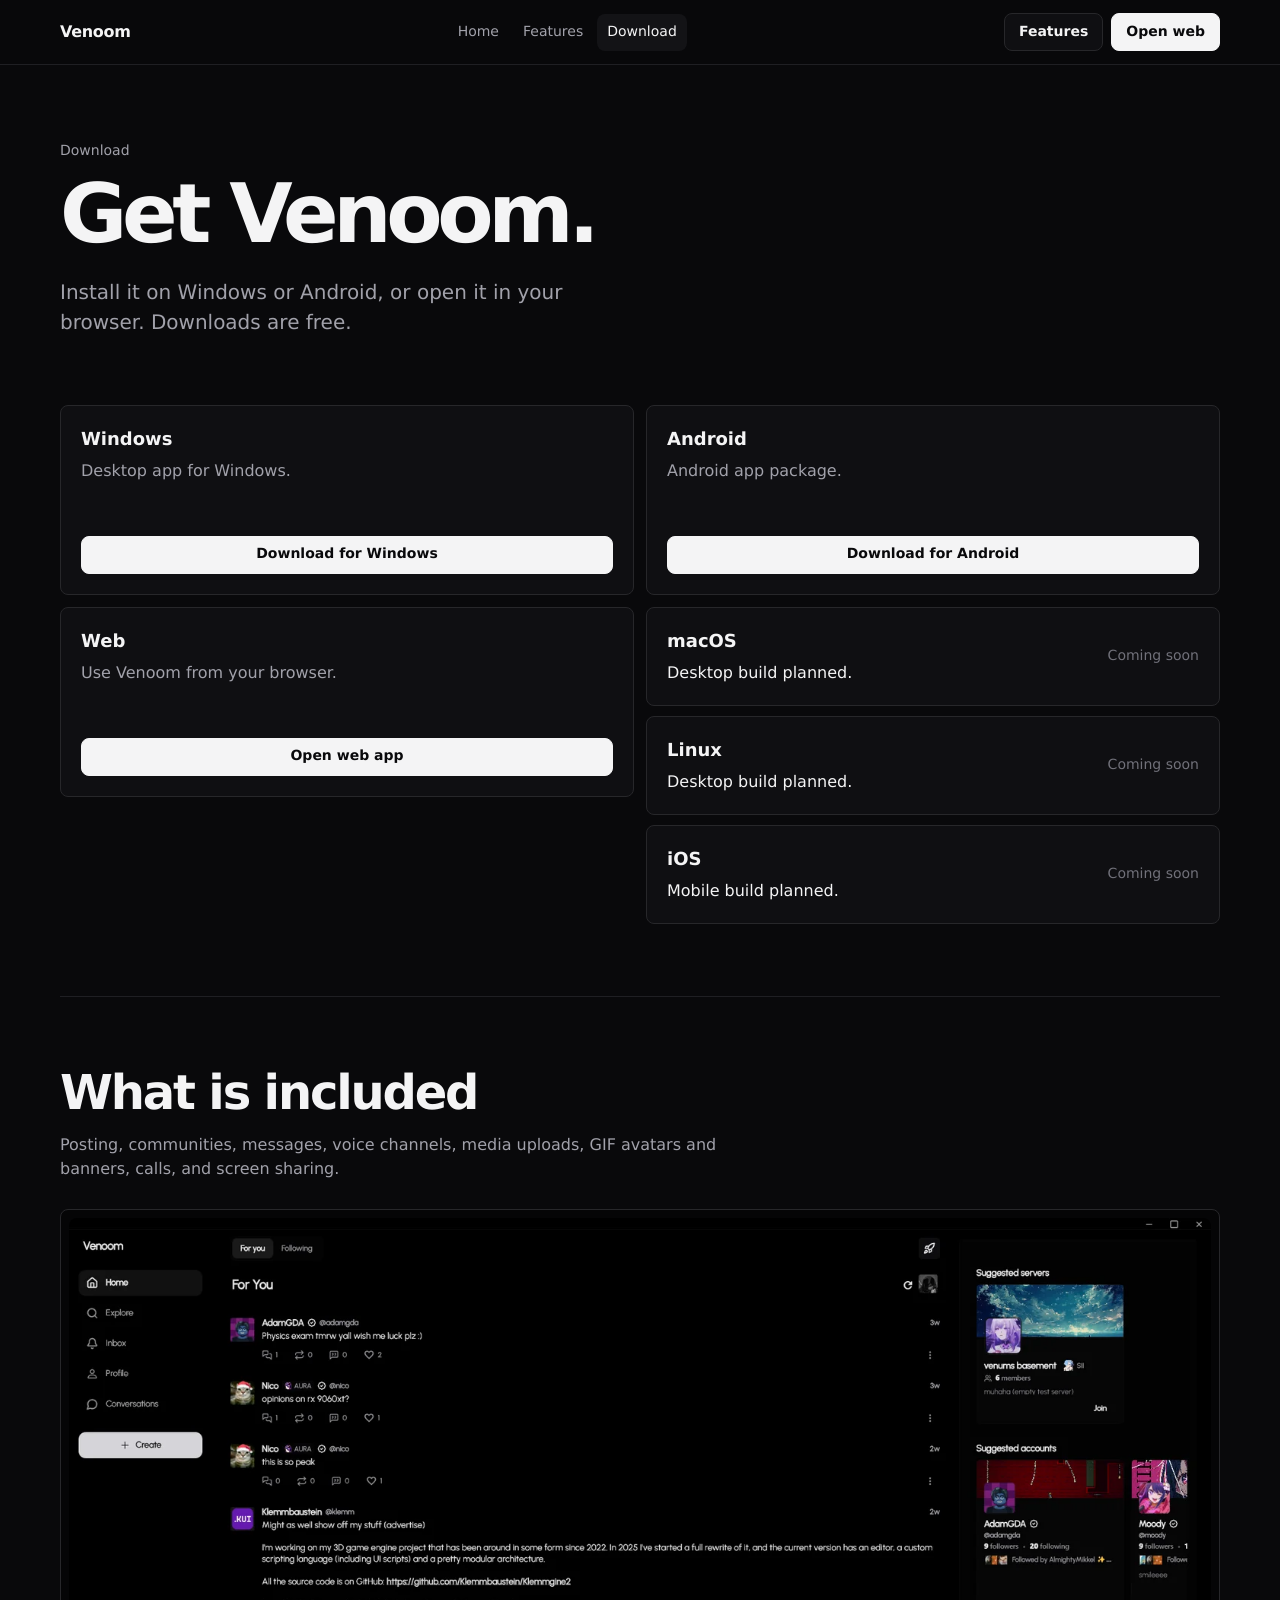
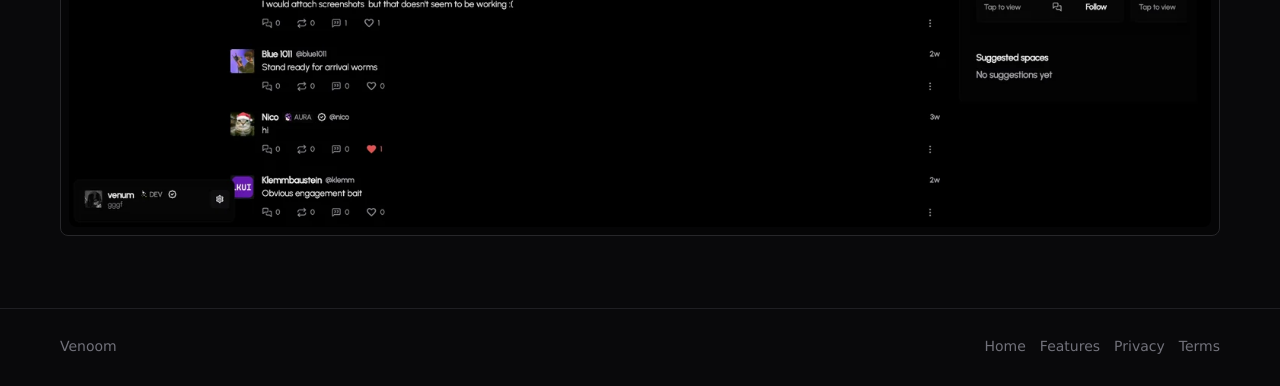
==== download.html @ 7a8923b9 "first commit" ====
<!doctype html>
<html lang="en">
  <head>
    <meta charset="utf-8" />
    <meta name="viewport" content="width=device-width, initial-scale=1" />
    <title>Download — Venoom</title>
    <meta name="description" content="Download Venoom for Windows and Android, or open the web app." />
    <link rel="stylesheet" href="css/styles.css" />
  </head>
  <body>
    <header class="site-header">
      <nav class="nav" aria-label="Main navigation">
        <a class="brand" href="index.html">Venoom</a>
        <div class="nav-links">
          <a href="index.html">Home</a>
          <a href="features.html">Features</a>
          <a class="active" href="download.html">Download</a>
        </div>
        <div class="nav-actions">
          <a class="button" href="features.html">Features</a>
          <a class="button primary" href="#open-web">Open web</a>
        </div>
      </nav>
    </header>

    <main class="main">
      <section class="page-head">
        <p class="eyebrow">Download</p>
        <h1>Get Venoom.</h1>
        <p class="lede">Install it on Windows or Android, or open it in your browser. Downloads are free.</p>
      </section>

      <section class="download-layout" aria-label="Download options">
        <article class="download-card">
          <div>
            <strong>Windows</strong>
            <p>Desktop app for Windows.</p>
          </div>
          <a class="button primary" target="_blank" href="https://github.com/drvnm/venoom-releases/releases">Download for Windows</a>
        </article>

        <article class="download-card">
          <div>
            <strong>Android</strong>
            <p>Android app package.</p>
          </div>
          <a class="button primary" target="_blank" href="https://github.com/drvnm/venoom-releases/releases">Download for Android</a>
        </article>

        <article class="download-card">
          <div>
            <strong>Web</strong>
            <p>Use Venoom from your browser.</p>
          </div>
          <a class="button primary" id="open-web" href="#open-web-app">Open web app</a>
        </article>

        <div class="platform-list">
          <article class="status-card">
            <div>
              <strong>macOS</strong>
              <p>Desktop build planned.</p>
            </div>
            <span>Coming soon</span>
          </article>
          <article class="status-card">
            <div>
              <strong>Linux</strong>
              <p>Desktop build planned.</p>
            </div>
            <span>Coming soon</span>
          </article>
          <article class="status-card">
            <div>
              <strong>iOS</strong>
              <p>Mobile build planned.</p>
            </div>
            <span>Coming soon</span>
          </article>
        </div>
      </section>

      <section class="section">
        <div class="section-header">
          <h2>What is included</h2>
          <p>Posting, communities, messages, voice channels, media uploads, GIF avatars and banners, calls, and screen sharing.</p>
        </div>
        <div class="screen">
          <img src="assets/feed-desktop.webp" alt="Venoom desktop feed" />
        </div>
      </section>
    </main>

    <footer class="footer">
      <div class="footer-inner">
        <span>Venoom</span>
        <div class="footer-links">
          <a href="index.html">Home</a>
          <a href="features.html">Features</a>
          <a href="#">Privacy</a>
          <a href="#">Terms</a>
        </div>
      </div>
    </footer>
  </body>
</html>
---- css/styles.css ----
:root {
  --background: #09090b;
  --panel: #0f0f12;
  --panel-2: #131316;
  --text: #f4f4f5;
  --muted: #a1a1aa;
  --muted-2: #71717a;
  --border: #27272a;
  --border-soft: #1f1f23;
  --button: #f4f4f5;
  --button-text: #09090b;
  --radius: 8px;
  --max: 1160px;
}

* { box-sizing: border-box; }

html { scroll-behavior: smooth; }

body {
  margin: 0;
  background: var(--background);
  color: var(--text);
  font-family: Inter, ui-sans-serif, system-ui, -apple-system, BlinkMacSystemFont, "Segoe UI", sans-serif;
  line-height: 1.5;
  text-rendering: geometricPrecision;
}

a { color: inherit; text-decoration: none; }

img { max-width: 100%; }

.site-header {
  position: sticky;
  top: 0;
  z-index: 20;
  border-bottom: 1px solid var(--border-soft);
  background: rgba(9, 9, 11, 0.88);
  backdrop-filter: blur(10px);
}

.nav {
  width: min(var(--max), calc(100% - 32px));
  margin: 0 auto;
  min-height: 64px;
  display: flex;
  align-items: center;
  justify-content: space-between;
  gap: 20px;
}

.brand {
  font-weight: 650;
  letter-spacing: -0.02em;
}

.nav-links {
  display: flex;
  align-items: center;
  gap: 4px;
  color: var(--muted);
  font-size: 14px;
}

.nav-links a {
  padding: 8px 10px;
  border-radius: var(--radius);
}

.nav-links a:hover,
.nav-links a.active {
  color: var(--text);
  background: var(--panel-2);
}

.nav-actions {
  display: flex;
  align-items: center;
  gap: 8px;
}

.button {
  display: inline-flex;
  align-items: center;
  justify-content: center;
  min-height: 38px;
  padding: 0 14px;
  border-radius: var(--radius);
  border: 1px solid var(--border);
  background: var(--panel);
  color: var(--text);
  font-size: 14px;
  font-weight: 560;
  white-space: nowrap;
}

.button:hover { background: var(--panel-2); }

.button.primary {
  background: var(--button);
  color: var(--button-text);
  border-color: var(--button);
}

.button.primary:hover { background: #e4e4e7; }

.main {
  width: min(var(--max), calc(100% - 32px));
  margin: 0 auto;
}

.hero {
  padding: 76px 0 48px;
  display: grid;
  grid-template-columns: minmax(0, 0.9fr) minmax(420px, 1.1fr);
  gap: 36px;
  align-items: center;
}

.hero-copy { max-width: 620px; }

.eyebrow {
  color: var(--muted);
  font-size: 14px;
  margin: 0 0 14px;
}

h1, h2, h3, p { margin-top: 0; }

h1 {
  font-size: clamp(44px, 7vw, 82px);
  line-height: 0.96;
  letter-spacing: -0.065em;
  margin-bottom: 22px;
}

h2 {
  font-size: clamp(30px, 4vw, 48px);
  line-height: 1.04;
  letter-spacing: -0.045em;
  margin-bottom: 14px;
}

h3 {
  font-size: 17px;
  line-height: 1.25;
  letter-spacing: -0.015em;
  margin-bottom: 8px;
}

.lede {
  color: var(--muted);
  font-size: clamp(17px, 2vw, 20px);
  max-width: 560px;
  margin-bottom: 26px;
}

.hero-actions,
.section-actions {
  display: flex;
  flex-wrap: wrap;
  gap: 10px;
}

.note {
  color: var(--muted-2);
  font-size: 14px;
  margin-top: 14px;
}

.screen {
  border: 1px solid var(--border);
  border-radius: var(--radius);
  background: #050506;
  padding: 8px;
  overflow: hidden;
}

.screen img {
  display: block;
  width: 100%;
  height: auto;
  border-radius: var(--radius);
}

.section {
  padding: 72px 0;
  border-top: 1px solid var(--border-soft);
}

.section-header {
  max-width: 680px;
  margin-bottom: 28px;
}

.section-header p,
.card p,
.feature-text p,
.download-card p {
  color: var(--muted);
}

.grid-3 {
  display: grid;
  grid-template-columns: repeat(3, minmax(0, 1fr));
  gap: 12px;
}

.grid-2 {
  display: grid;
  grid-template-columns: repeat(2, minmax(0, 1fr));
  gap: 12px;
}

.card,
.download-card,
.status-card {
  border: 1px solid var(--border);
  border-radius: var(--radius);
  background: var(--panel);
  padding: 20px;
}

.card p:last-child,
.download-card p:last-child,
.status-card p:last-child { margin-bottom: 0; }

.screenshot-grid {
  display: grid;
  grid-template-columns: 1.15fr 0.85fr;
  gap: 12px;
  align-items: start;
}

.mobile-pair {
  display: grid;
  grid-template-columns: repeat(2, minmax(0, 1fr));
  gap: 12px;
}

.page-head {
  padding: 76px 0 42px;
  max-width: 760px;
}

.feature-row {
  padding: 56px 0;
  border-top: 1px solid var(--border-soft);
  display: grid;
  grid-template-columns: minmax(0, 0.82fr) minmax(420px, 1.18fr);
  gap: 32px;
  align-items: center;
}

.feature-row.reverse {
  grid-template-columns: minmax(420px, 1.18fr) minmax(0, 0.82fr);
}

.feature-row.reverse .feature-text { order: 2; }
.feature-row.reverse .feature-media { order: 1; }

.list {
  display: grid;
  gap: 10px;
  padding: 0;
  margin: 18px 0 0;
  list-style: none;
  color: var(--muted);
}

.list li {
  border-top: 1px solid var(--border-soft);
  padding-top: 10px;
}

.download-layout {
  display: grid;
  grid-template-columns: 1fr 1fr;
  gap: 12px;
  align-items: start;
  padding-bottom: 72px;
}

.download-card {
  min-height: 190px;
  display: flex;
  flex-direction: column;
  justify-content: space-between;
  gap: 18px;
}

.download-card strong,
.status-card strong {
  display: block;
  font-size: 18px;
  margin-bottom: 6px;
}

.platform-list {
  display: grid;
  gap: 10px;
}

.status-card {
  display: flex;
  justify-content: space-between;
  gap: 18px;
  align-items: center;
}

.status-card span {
  color: var(--muted-2);
  font-size: 14px;
  white-space: nowrap;
}

.footer {
  border-top: 1px solid var(--border-soft);
  padding: 28px 0;
  color: var(--muted-2);
  font-size: 14px;
}

.footer-inner {
  width: min(var(--max), calc(100% - 32px));
  margin: 0 auto;
  display: flex;
  justify-content: space-between;
  gap: 20px;
  flex-wrap: wrap;
}

.footer-links {
  display: flex;
  gap: 14px;
  flex-wrap: wrap;
}

.footer a:hover { color: var(--text); }

@media (max-width: 900px) {
  .nav {
    min-height: auto;
    padding: 14px 0;
    align-items: flex-start;
    flex-wrap: wrap;
  }

  .nav-links { order: 3; width: 100%; overflow-x: auto; padding-bottom: 2px; }

  .hero,
  .feature-row,
  .feature-row.reverse,
  .download-layout,
  .screenshot-grid {
    grid-template-columns: 1fr;
  }

  .feature-row.reverse .feature-text,
  .feature-row.reverse .feature-media { order: initial; }

  .hero { padding-top: 54px; }
  .grid-3 { grid-template-columns: 1fr; }
}

@media (max-width: 560px) {
  .main,
  .nav,
  .footer-inner { width: min(100% - 24px, var(--max)); }

  .nav-actions { width: 100%; }
  .nav-actions .button { flex: 1; }

  .hero-actions .button,
  .section-actions .button { width: 100%; }

  .grid-2,
  .mobile-pair { grid-template-columns: 1fr; }

  .section { padding: 52px 0; }
  .page-head { padding-top: 56px; }
}
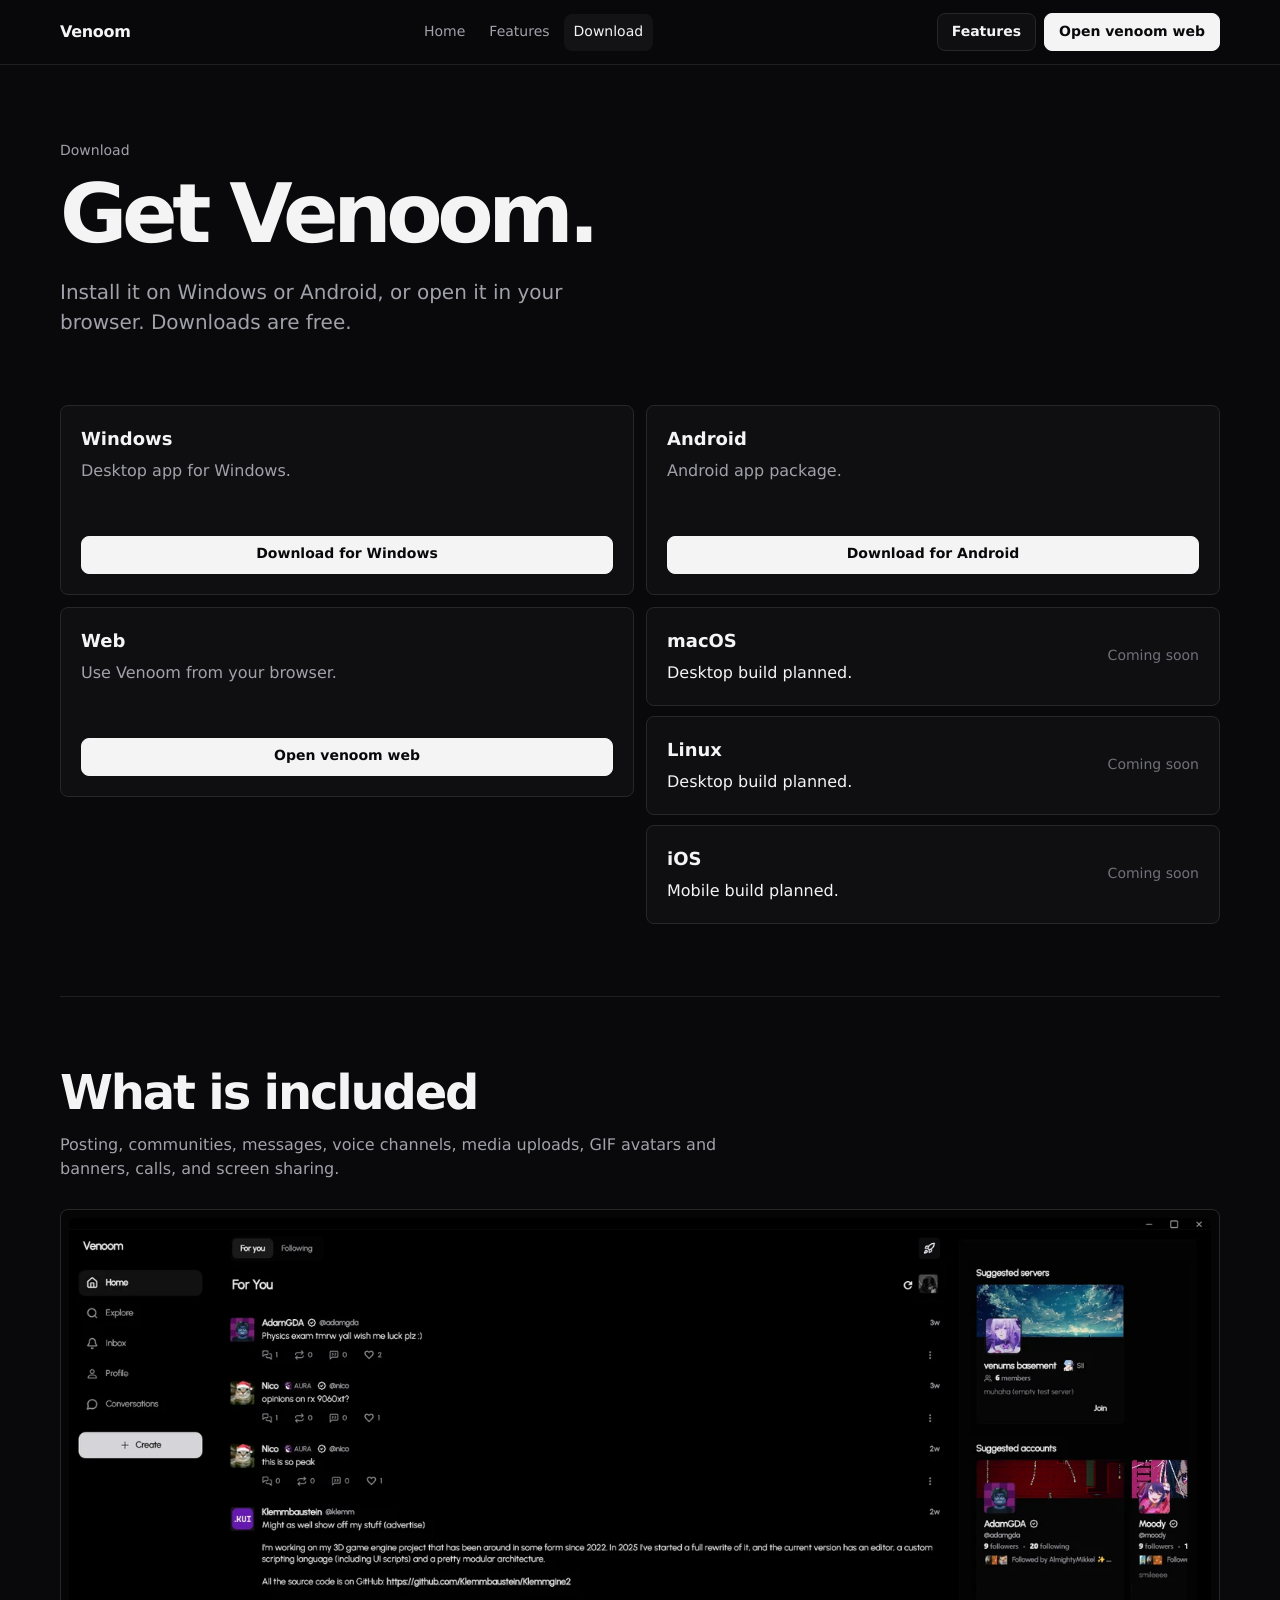
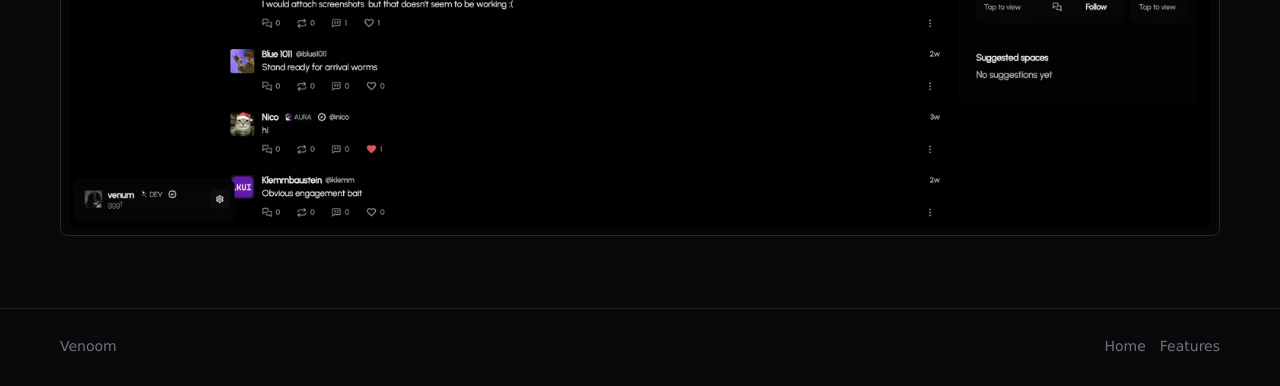
==== commit f4367b49: "ye" ====
--- a/download.html
+++ b/download.html
@@ -18,7 +18,7 @@
         </div>
         <div class="nav-actions">
           <a class="button" href="features.html">Features</a>
-          <a class="button primary" href="#open-web">Open web</a>
+          <a class="button primary" target="_blank" href="https://venoom.net">Open venoom web</a>
         </div>
       </nav>
     </header>
@@ -52,7 +52,7 @@
             <strong>Web</strong>
             <p>Use Venoom from your browser.</p>
           </div>
-          <a class="button primary" id="open-web" href="#open-web-app">Open web app</a>
+          <a class="button primary" target="_blank" href="https://venoom.net">Open venoom web</a>
         </article>
 
         <div class="platform-list">
@@ -97,8 +97,6 @@
         <div class="footer-links">
           <a href="index.html">Home</a>
           <a href="features.html">Features</a>
-          <a href="#">Privacy</a>
-          <a href="#">Terms</a>
         </div>
       </div>
     </footer>
